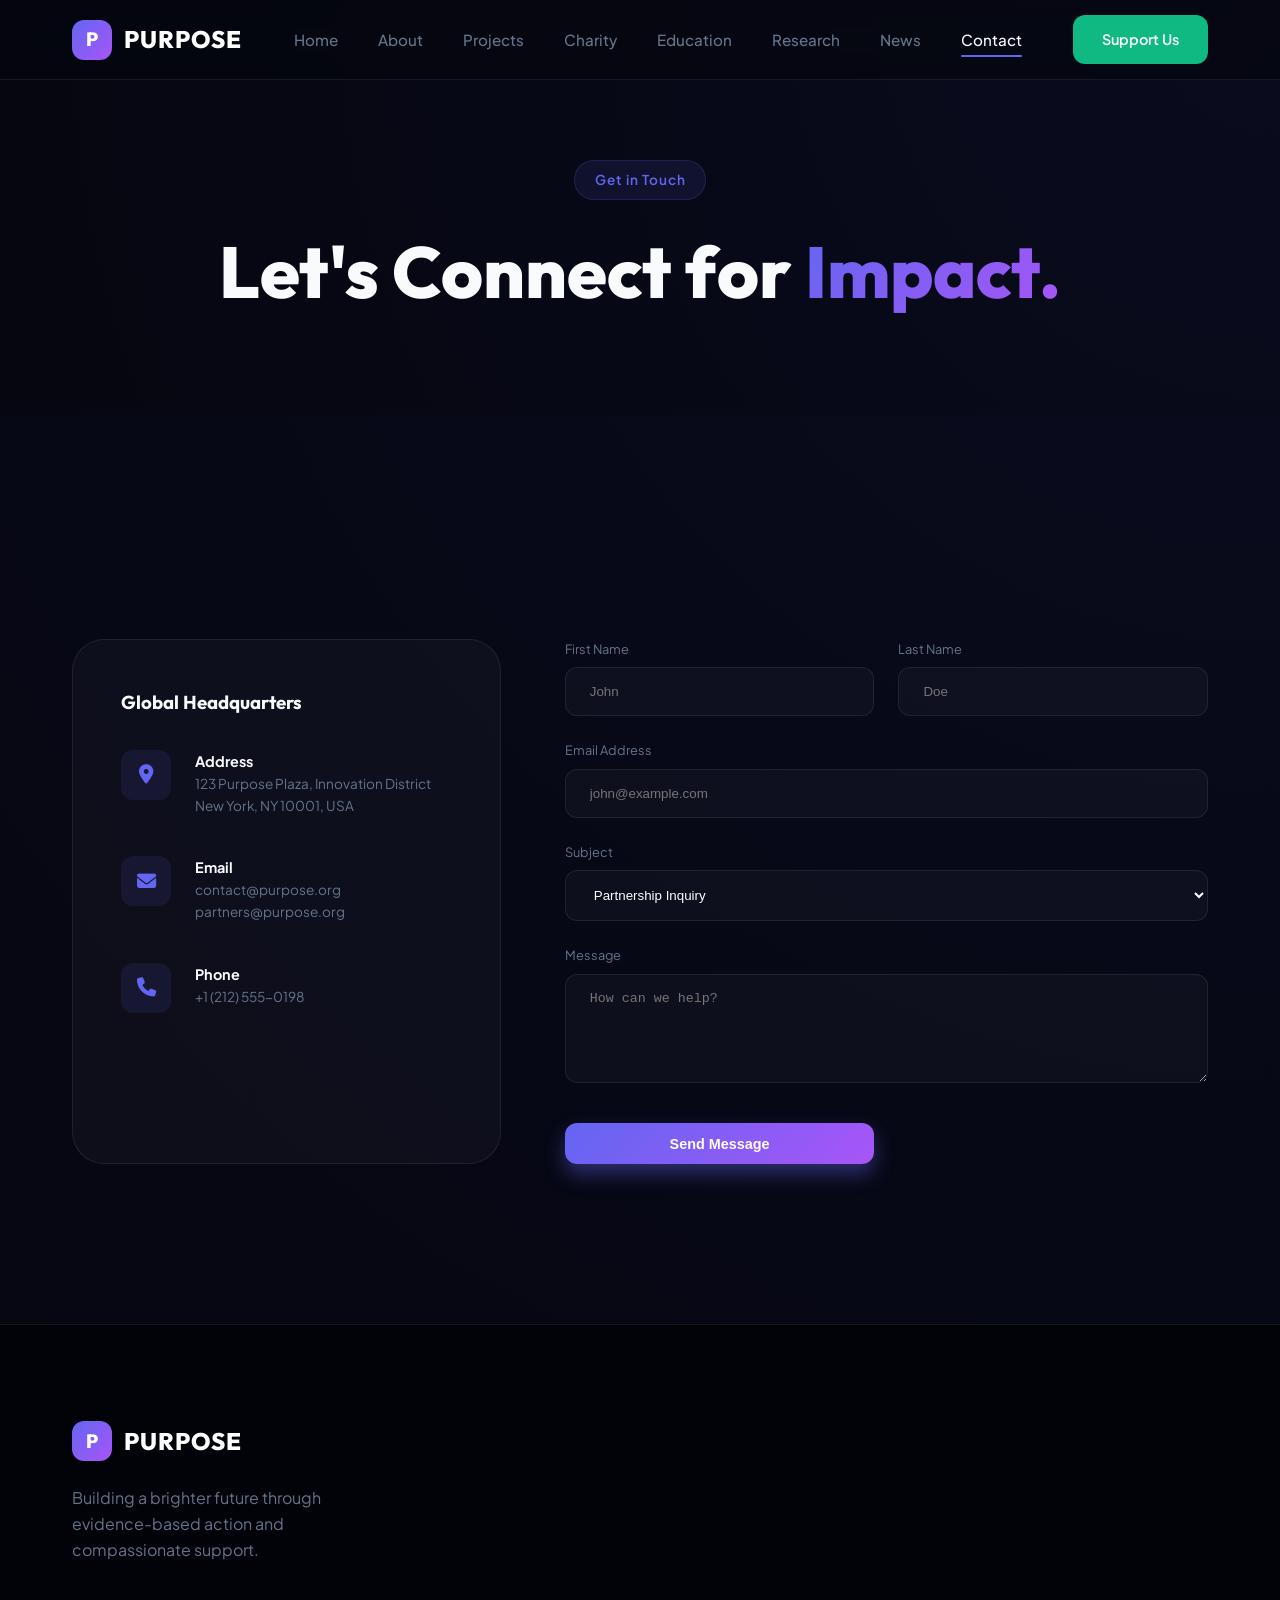
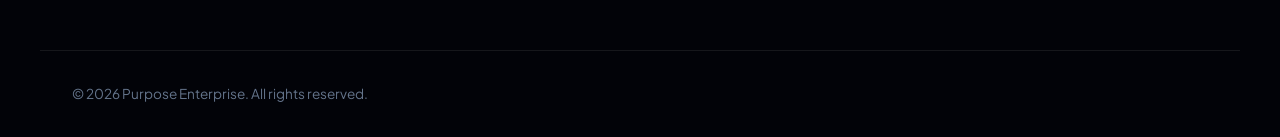
==== contact.html @ a7b8a4ba "Initial commit: Sophisticated modern website for Purpose Enterprise" ====
<!DOCTYPE html>
<html lang="en">
<head>
    <meta charset="UTF-8">
    <meta name="viewport" content="width=device-width, initial-scale=1.0">
    <title>Contact Us | Purpose Enterprise</title>
    <link rel="preconnect" href="https://fonts.googleapis.com">
    <link rel="preconnect" href="https://fonts.gstatic.com" crossorigin>
    <link href="https://fonts.googleapis.com/css2?family=Outfit:wght@300;400;600;800&family=Plus+Jakarta+Sans:wght@300;400;600;700&display=swap" rel="stylesheet">
    <link rel="stylesheet" href="style.css">
    <link rel="stylesheet" href="https://cdnjs.cloudflare.com/ajax/libs/font-awesome/6.4.0/css/all.min.css">
    <style>
        .contact-hero {
            padding: 10rem 0 5rem;
            background: var(--dark-gradient);
            text-align: center;
        }
        .contact-grid {
            display: grid;
            grid-template-columns: 1fr 1.5fr;
            gap: 4rem;
            margin-top: 4rem;
        }
        .contact-info-panel {
            background: var(--bg-surface);
            border: 1px solid var(--glass-border);
            padding: 3rem;
            border-radius: 32px;
        }
        .contact-method {
            display: flex;
            gap: 1.5rem;
            margin-bottom: 2.5rem;
        }
        .contact-icon {
            width: 50px;
            height: 50px;
            background: rgba(99, 102, 241, 0.1);
            border-radius: 12px;
            display: flex;
            justify-content: center;
            align-items: center;
            color: var(--primary);
            font-size: 1.2rem;
            flex-shrink: 0;
        }
        .contact-form {
            display: grid;
            grid-template-columns: 1fr 1fr;
            gap: 1.5rem;
        }
        .form-group {
            display: flex;
            flex-direction: column;
            gap: 0.5rem;
        }
        .form-group.full { grid-column: span 2; }
        .contact-form input, .contact-form textarea, .contact-form select {
            background: rgba(255, 255, 255, 0.03);
            border: 1px solid var(--glass-border);
            padding: 1rem 1.5rem;
            border-radius: 12px;
            color: white;
            outline: none;
            transition: all 0.3s ease;
        }
        .contact-form input:focus, .contact-form textarea:focus {
            border-color: var(--primary);
            background: rgba(255, 255, 255, 0.05);
        }
    </style>
</head>
<body>
    <nav class="glass-nav">
        <div class="container nav-container">
            <a href="index.html" class="logo">
                <span class="logo-icon">P</span>
                <span class="logo-text">PURPOSE</span>
            </a>
            <ul class="nav-links">
                <li><a href="index.html">Home</a></li>
                <li><a href="about.html">About</a></li>
                <li><a href="projects.html">Projects</a></li>
                <li><a href="charity.html">Charity</a></li>
                <li><a href="education.html">Education</a></li>
                <li><a href="research.html">Research</a></li>
                <li><a href="news.html">News</a></li>
                <li><a href="contact.html">Contact</a></li>
            </ul>
            <div class="nav-actions">
                <a href="donate.html" class="btn btn-secondary">Support Us</a>
            </div>
        </div>
    </nav>

    <header class="contact-hero">
        <div class="container">
            <span class="hero-badge">Get in Touch</span>
            <h1 class="hero-title">Let's Connect for <span class="text-gradient">Impact.</span></h1>
        </div>
    </header>

    <section class="section">
        <div class="container">
            <div class="contact-grid">
                <div class="contact-info-panel reveal">
                    <h3 style="margin-bottom: 2rem;">Global Headquarters</h3>
                    <div class="contact-method">
                        <div class="contact-icon"><i class="fas fa-map-marker-alt"></i></div>
                        <div>
                            <h4 style="font-size: 0.9rem;">Address</h4>
                            <p style="color: var(--text-muted); font-size: 0.85rem;">123 Purpose Plaza, Innovation District<br>New York, NY 10001, USA</p>
                        </div>
                    </div>
                    <div class="contact-method">
                        <div class="contact-icon"><i class="fas fa-envelope"></i></div>
                        <div>
                            <h4 style="font-size: 0.9rem;">Email</h4>
                            <p style="color: var(--text-muted); font-size: 0.85rem;">contact@purpose.org<br>partners@purpose.org</p>
                        </div>
                    </div>
                    <div class="contact-method">
                        <div class="contact-icon"><i class="fas fa-phone"></i></div>
                        <div>
                            <h4 style="font-size: 0.9rem;">Phone</h4>
                            <p style="color: var(--text-muted); font-size: 0.85rem;">+1 (212) 555-0198</p>
                        </div>
                    </div>
                </div>

                <div class="reveal">
                    <form class="contact-form">
                        <div class="form-group">
                            <label style="font-size: 0.8rem; color: var(--text-muted);">First Name</label>
                            <input type="text" placeholder="John">
                        </div>
                        <div class="form-group">
                            <label style="font-size: 0.8rem; color: var(--text-muted);">Last Name</label>
                            <input type="text" placeholder="Doe">
                        </div>
                        <div class="form-group full">
                            <label style="font-size: 0.8rem; color: var(--text-muted);">Email Address</label>
                            <input type="email" placeholder="john@example.com">
                        </div>
                        <div class="form-group full">
                            <label style="font-size: 0.8rem; color: var(--text-muted);">Subject</label>
                            <select>
                                <option>Partnership Inquiry</option>
                                <option>Donation Question</option>
                                <option>Research Collaboration</option>
                                <option>Press & Media</option>
                                <option>Other</option>
                            </select>
                        </div>
                        <div class="form-group full">
                            <label style="font-size: 0.8rem; color: var(--text-muted);">Message</label>
                            <textarea rows="5" placeholder="How can we help?"></textarea>
                        </div>
                        <button type="submit" class="btn btn-primary full" style="margin-top: 1rem;">Send Message</button>
                    </form>
                </div>
            </div>
        </div>
    </section>

    <footer class="footer">
        <div class="container footer-grid">
            <div class="footer-info">
                <a href="index.html" class="logo">
                    <span class="logo-icon">P</span>
                    <span class="logo-text">PURPOSE</span>
                </a>
                <p>Building a brighter future through evidence-based action and compassionate support.</p>
            </div>
        </div>
        <div class="footer-bottom container">
            <p>&copy; 2026 Purpose Enterprise. All rights reserved.</p>
        </div>
    </footer>

    <script src="main.js"></script>
</body>
</html>
---- style.css ----
:root {
    /* Colors */
    --bg-deep: #05060f;
    --bg-surface: rgba(255, 255, 255, 0.03);
    --glass-border: rgba(255, 255, 255, 0.08);
    --glass-shadow: 0 8px 32px 0 rgba(0, 0, 0, 0.37);
    
    --primary: #6366f1; /* Indigo */
    --primary-glow: rgba(99, 102, 241, 0.4);
    --secondary: #10b981; /* Emerald */
    --secondary-glow: rgba(16, 185, 129, 0.3);
    --accent: #f59e0b; /* Amber */
    
    --text-main: #f8fafc;
    --text-muted: #64748b;
    
    --indigo-gradient: linear-gradient(135deg, #6366f1 0%, #a855f7 100%);
    --emerald-gradient: linear-gradient(135deg, #10b981 0%, #3b82f6 100%);
    --dark-gradient: radial-gradient(circle at top right, #0a0b1e 0%, #05060f 100%);
    --glass-gradient: linear-gradient(135deg, rgba(255, 255, 255, 0.05) 0%, rgba(255, 255, 255, 0.01) 100%);
    
    /* Layout */
    --nav-height: 80px;
    --container-width: 1200px;
}

* {
    margin: 0;
    padding: 0;
    box-sizing: border-box;
    scroll-behavior: smooth;
}

body {
    background-color: var(--bg-deep);
    background-image: var(--dark-gradient);
    color: var(--text-main);
    font-family: 'Plus Jakarta Sans', sans-serif;
    line-height: 1.6;
    overflow-x: hidden;
}

h1, h2, h3, .logo {
    font-family: 'Outfit', sans-serif;
}

.container {
    max-width: var(--container-width);
    margin: 0 auto;
    padding: 0 2rem;
}

.text-gradient {
    background: var(--indigo-gradient);
    -webkit-background-clip: text;
    -webkit-text-fill-color: transparent;
}

/* Glassmorphism Utility */
.glass {
    background: var(--glass-gradient);
    backdrop-filter: blur(16px);
    -webkit-backdrop-filter: blur(16px);
    border: 1px solid var(--glass-border);
    box-shadow: var(--glass-shadow);
}

/* Floating Animation */
@keyframes float {
    0% { transform: translateY(0px); }
    50% { transform: translateY(-20px); }
    100% { transform: translateY(0px); }
}

.float-anim {
    animation: float 6s ease-in-out infinite;
}

/* Animated Border */
.animated-border {
    position: relative;
    padding: 1px;
    border-radius: 24px;
    background: linear-gradient(90deg, transparent, var(--primary), transparent);
    background-size: 200% 100%;
    animation: borderRotate 4s linear infinite;
}

@keyframes borderRotate {
    0% { background-position: 0% 50%; }
    100% { background-position: 200% 50%; }
}

/* Navigation */
.glass-nav {
    position: fixed;
    top: 0;
    left: 0;
    width: 100%;
    height: var(--nav-height);
    z-index: 1000;
    background: rgba(5, 6, 15, 0.7);
    backdrop-filter: blur(10px);
    border-bottom: 1px solid var(--glass-border);
}

.nav-container {
    height: 100%;
    display: flex;
    justify-content: space-between;
    align-items: center;
}

.logo {
    display: flex;
    align-items: center;
    gap: 0.75rem;
    text-decoration: none;
    color: white;
    font-weight: 800;
    font-size: 1.5rem;
    letter-spacing: 1px;
}

.logo-icon {
    width: 40px;
    height: 40px;
    background: var(--indigo-gradient);
    display: flex;
    justify-content: center;
    align-items: center;
    border-radius: 12px;
    font-size: 1.2rem;
}

.nav-links {
    display: flex;
    list-style: none;
    gap: 2.5rem;
}

.nav-links a {
    text-decoration: none;
    color: var(--text-muted);
    font-weight: 500;
    transition: all 0.3s ease;
    font-size: 0.95rem;
    position: relative;
    padding: 0.5rem 0;
}

.nav-links a:hover, .nav-links a.active {
    color: var(--text-main);
    opacity: 1;
}

.nav-links a.active::after {
    content: '';
    position: absolute;
    bottom: 0;
    left: 0;
    width: 100%;
    height: 2px;
    background: var(--primary);
    border-radius: 2px;
}


.nav-actions {
    display: flex;
    align-items: center;
    gap: 1.5rem;
}

/* Buttons */
.btn {
    padding: 0.8rem 1.8rem;
    border-radius: 12px;
    text-decoration: none;
    font-weight: 600;
    font-size: 0.9rem;
    transition: all 0.4s cubic-bezier(0.175, 0.885, 0.32, 1.275);
    display: inline-block;
    cursor: pointer;
    border: none;
}

.btn-primary {
    background: var(--indigo-gradient);
    color: white;
    box-shadow: 0 10px 20px var(--primary-glow);
}

.btn-secondary {
    background: var(--secondary);
    color: white;
}

.btn-outline {
    border: 1px solid var(--glass-border);
    color: white;
    background: transparent;
}

.btn:hover {
    transform: translateY(-3px);
    box-shadow: 0 15px 30px rgba(0, 0, 0, 0.4);
}

/* Hero Section */
.hero {
    min-height: 100vh;
    padding-top: calc(var(--nav-height) + 4rem);
    display: flex;
    flex-direction: column;
    justify-content: center;
    position: relative;
    overflow: hidden;
}

.hero-background {
    position: absolute;
    top: 0;
    left: 0;
    width: 100%;
    height: 100%;
    background-image: url('enterprise_hero_bg.png');
    background-size: cover;
    background-position: center;
    opacity: 0.4;
    z-index: -1;
}

.hero-background::after {
    content: '';
    position: absolute;
    bottom: 0;
    left: 0;
    width: 100%;
    height: 50%;
    background: linear-gradient(to top, var(--bg-deep), transparent);
}

.hero-content {
    text-align: center;
    max-width: 900px;
    margin-bottom: 4rem;
}

.hero-badge {
    display: inline-block;
    padding: 0.5rem 1.2rem;
    background: rgba(99, 102, 241, 0.1);
    border: 1px solid rgba(99, 102, 241, 0.2);
    border-radius: 50px;
    color: var(--primary);
    font-weight: 600;
    font-size: 0.85rem;
    margin-bottom: 2rem;
    letter-spacing: 1px;
}

.hero-title {
    font-size: 4.5rem;
    line-height: 1.1;
    font-weight: 800;
    margin-bottom: 1.5rem;
}

.hero-subtitle {
    font-size: 1.25rem;
    color: var(--text-muted);
    margin-bottom: 3rem;
    max-width: 700px;
    margin-left: auto;
    margin-right: auto;
}

.hero-btns {
    display: flex;
    gap: 1.5rem;
    justify-content: center;
}

.hero-stats-bar {
    margin-top: auto;
    padding: 3rem 0;
    border-top: 1px solid var(--glass-border);
    background: rgba(255, 255, 255, 0.02);
}

.stats-bar-grid {
    display: grid;
    grid-template-columns: repeat(3, 1fr);
    gap: 2rem;
    text-align: center;
}

.stat-item {
    display: flex;
    flex-direction: column;
}

.stat-value {
    font-size: 2.5rem;
    font-weight: 800;
    font-family: 'Outfit', sans-serif;
}

.stat-unit {
    font-size: 1.5rem;
    color: var(--primary);
}

.stat-label {
    color: var(--text-muted);
    font-size: 0.9rem;
    text-transform: uppercase;
    letter-spacing: 2px;
}

/* Sections */
.section {
    padding: 10rem 0;
}

.section-header {
    text-align: center;
    margin-bottom: 5rem;
}

.section-title {
    font-size: 3rem;
    font-weight: 800;
    margin-bottom: 1rem;
}

.section-title span {
    color: var(--primary);
}

.section-desc {
    color: var(--text-muted);
    max-width: 600px;
    margin: 0 auto;
}

/* Bento Grid */
.bento-grid {
    display: grid;
    grid-template-columns: repeat(6, 1fr);
    grid-auto-rows: 250px;
    gap: 1.5rem;
}

.bento-item {
    border-radius: 24px;
    overflow: hidden;
    position: relative;
    background: var(--bg-surface);
    border: 1px solid var(--glass-border);
    transition: all 0.4s ease;
    display: flex;
    flex-direction: column;
}

.bento-item:hover {
    transform: translateY(-10px);
    border-color: rgba(99, 102, 241, 0.4);
    box-shadow: 0 20px 40px rgba(0,0,0,0.4);
}

.charity-card {
    grid-column: span 3;
    grid-row: span 2;
}

.education-card {
    grid-column: span 3;
    grid-row: span 2;
}

.research-card {
    grid-column: span 6;
    grid-row: span 2;
    flex-direction: row;
}

.card-image {
    width: 100%;
    height: 60%;
    overflow: hidden;
}

.research-card .card-image {
    width: 50%;
    height: 100%;
}

.card-image img {
    width: 100%;
    height: 100%;
    object-fit: cover;
    transition: transform 0.8s ease;
}

.bento-item:hover .card-image img {
    transform: scale(1.1);
}

.card-content {
    padding: 2rem;
    flex: 1;
    display: flex;
    flex-direction: column;
    justify-content: center;
}

.card-icon {
    font-size: 2rem;
    color: var(--primary);
    margin-bottom: 1rem;
}

.card-content h3 {
    font-size: 1.5rem;
    margin-bottom: 1rem;
}

.card-content p {
    color: var(--text-muted);
    font-size: 0.95rem;
    margin-bottom: 1.5rem;
}

.text-link {
    text-decoration: none;
    color: var(--primary);
    font-weight: 700;
    display: flex;
    align-items: center;
    gap: 0.5rem;
    transition: gap 0.3s ease;
}

.text-link:hover {
    gap: 0.8rem;
}

/* Support Section */
.support-section {
    background: radial-gradient(circle at center, #1e1b4b 0%, #05060f 100%);
    position: relative;
    overflow: hidden;
}

.support-grid {
    display: grid;
    grid-template-columns: repeat(2, 1fr);
    gap: 4rem;
    align-items: center;
}

.support-options {
    display: grid;
    grid-template-columns: 1fr 1fr;
    gap: 1.5rem;
}

.support-card {
    background: rgba(255, 255, 255, 0.03);
    border: 1px solid var(--glass-border);
    padding: 2rem;
    border-radius: 20px;
    transition: all 0.3s ease;
}

.support-card:hover {
    background: rgba(99, 102, 241, 0.1);
    transform: scale(1.05);
}

/* Partners */
.partners-scroll {
    display: flex;
    gap: 4rem;
    overflow: hidden;
    padding: 2rem 0;
    mask-image: linear-gradient(to right, transparent, black 10%, black 90%, transparent);
}

.partner-logo {
    font-size: 1.5rem;
    font-weight: 700;
    color: var(--text-muted);
    opacity: 0.5;
    white-space: nowrap;
}

/* News Section */
.news-grid {
    display: grid;
    grid-template-columns: repeat(3, 1fr);
    gap: 2rem;
}

.news-card {
    border-radius: 24px;
    overflow: hidden;
    background: var(--bg-surface);
    border: 1px solid var(--glass-border);
}

.news-img {
    height: 200px;
    background: var(--indigo-gradient);
    opacity: 0.8;
}

.news-content {
    padding: 2rem;
}

/* Footer */
.footer {
    background: #020308;
    padding: 6rem 0 2rem;
    border-top: 1px solid var(--glass-border);
}

.footer-grid {
    display: grid;
    grid-template-columns: 2fr 1fr 1fr 2fr;
    gap: 4rem;
    margin-bottom: 4rem;
}

.footer-info p {
    color: var(--text-muted);
    margin: 1.5rem 0;
    max-width: 300px;
}

.social-links {
    display: flex;
    gap: 1rem;
}

.social-links a {
    width: 40px;
    height: 40px;
    background: var(--bg-surface);
    border: 1px solid var(--glass-border);
    border-radius: 10px;
    display: flex;
    justify-content: center;
    align-items: center;
    color: white;
    text-decoration: none;
    transition: all 0.3s ease;
}

.social-links a:hover {
    background: var(--primary);
    border-color: var(--primary);
    transform: translateY(-3px);
}

.footer-links h4, .footer-newsletter h4 {
    margin-bottom: 1.5rem;
    font-size: 1.1rem;
}

.footer-links ul {
    list-style: none;
}

.footer-links li {
    margin-bottom: 0.8rem;
}

.footer-links a {
    color: var(--text-muted);
    text-decoration: none;
    transition: color 0.3s ease;
}

.footer-links a:hover {
    color: white;
}

.footer-newsletter p {
    color: var(--text-muted);
    margin-bottom: 1.5rem;
}

.newsletter-form {
    display: flex;
    gap: 0.5rem;
}

.newsletter-form input {
    flex: 1;
    background: var(--bg-surface);
    border: 1px solid var(--glass-border);
    padding: 0.8rem 1rem;
    border-radius: 10px;
    color: white;
    outline: none;
}

.newsletter-form button {
    background: var(--indigo-gradient);
    border: none;
    width: 50px;
    border-radius: 10px;
    color: white;
    cursor: pointer;
}

.footer-bottom {
    padding-top: 2rem;
    border-top: 1px solid var(--glass-border);
    display: flex;
    justify-content: space-between;
    align-items: center;
    color: var(--text-muted);
    font-size: 0.85rem;
}

.footer-bottom-links {
    display: flex;
    gap: 2rem;
}

.footer-bottom-links a {
    color: var(--text-muted);
    text-decoration: none;
}

/* Animations */
@keyframes fadeInUp {
    from {
        opacity: 0;
        transform: translateY(30px);
    }
    to {
        opacity: 1;
        transform: translateY(0);
    }
}

.fade-in {
    opacity: 0;
    animation: fadeInUp 0.8s ease forwards;
}

.reveal {
    opacity: 0;
    transform: translateY(50px);
    transition: all 1s ease;
}

.reveal.active {
    opacity: 1;
    transform: translateY(0);
}

/* Responsive */
@media (max-width: 1024px) {
    .footer-grid {
        grid-template-columns: repeat(2, 1fr);
    }
    .hero-title {
        font-size: 3.5rem;
    }
}

@media (max-width: 768px) {
    .nav-links {
        display: none;
    }
    .bento-grid {
        grid-template-columns: 1fr;
        grid-auto-rows: auto;
    }
    .charity-card, .education-card, .research-card {
        grid-column: span 1;
    }
    .research-card {
        flex-direction: column;
    }
    .research-card .card-image {
        width: 100%;
        height: 250px;
    }
    .hero-title {
        font-size: 2.8rem;
    }
    .stats-bar-grid {
        grid-template-columns: 1fr;
        gap: 1.5rem;
    }
}
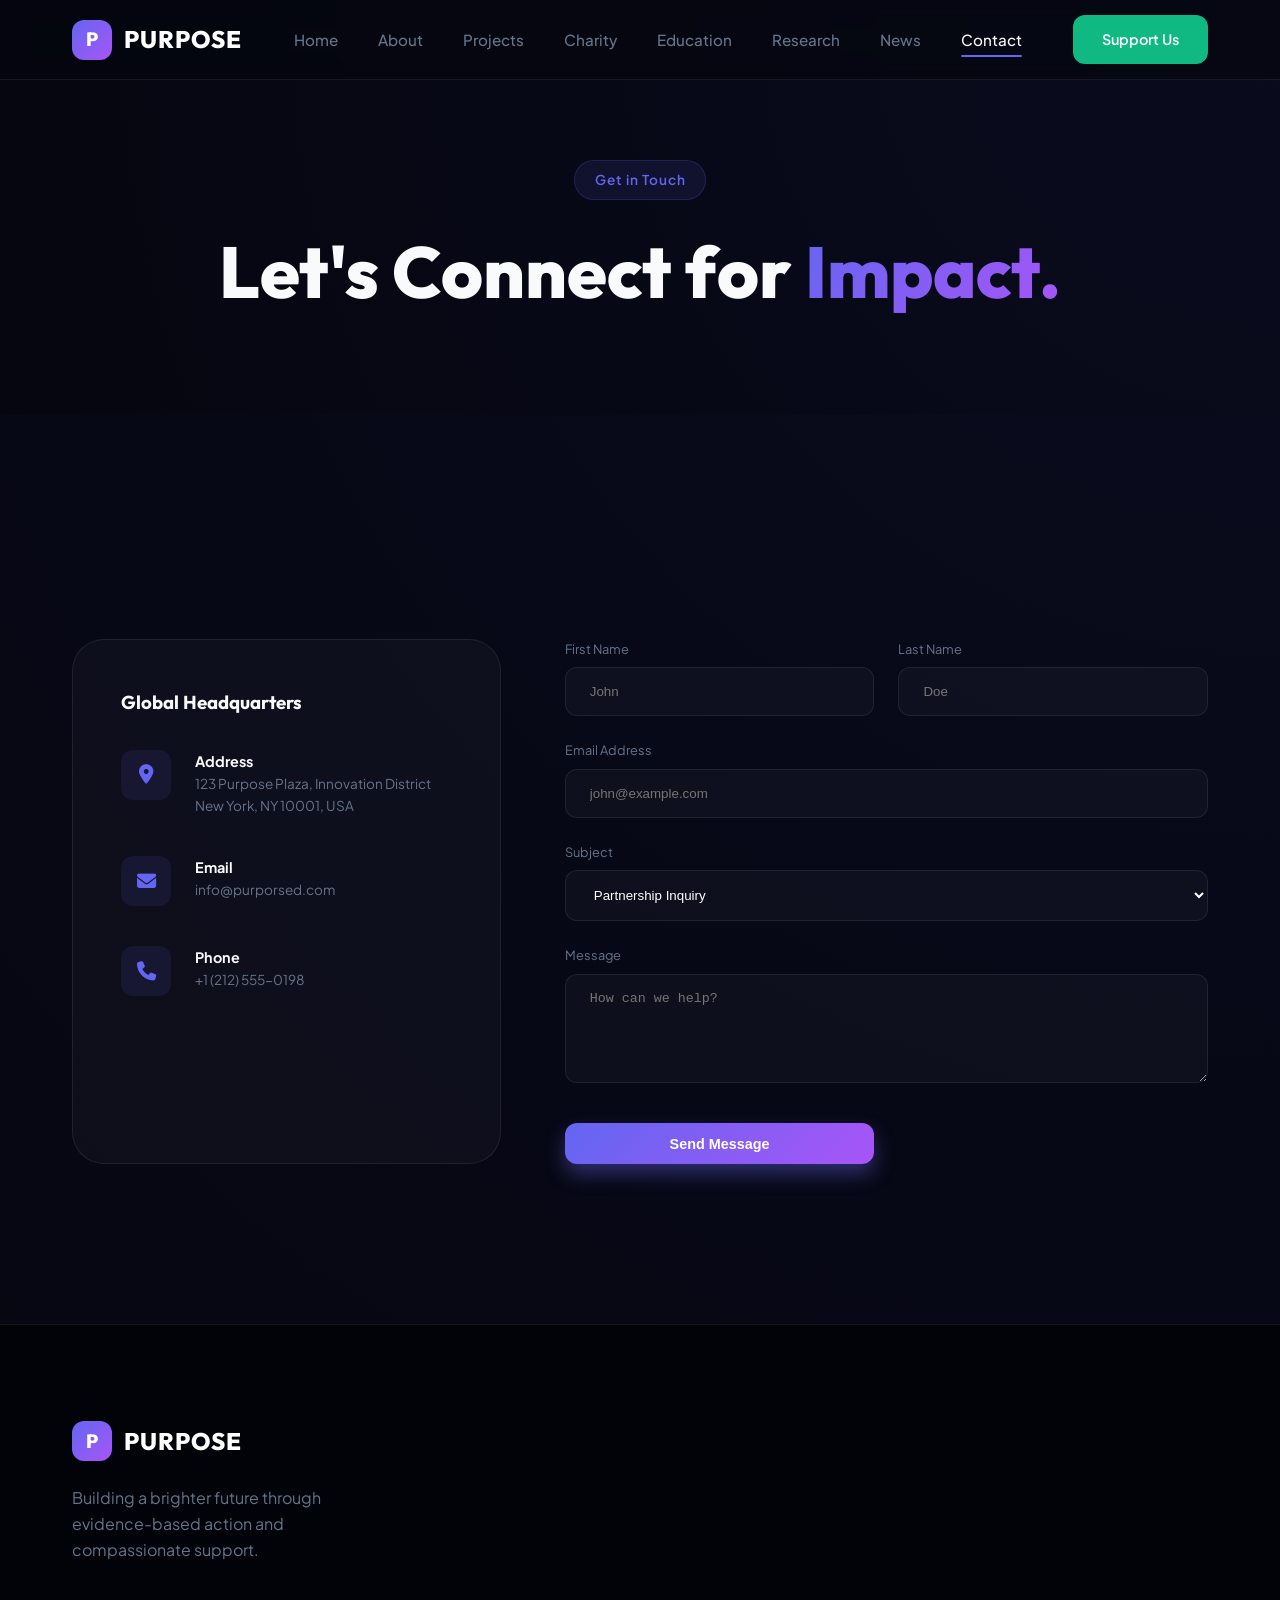
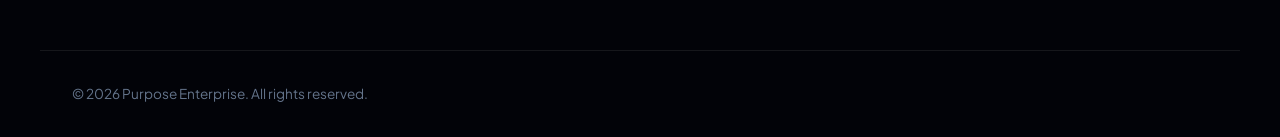
==== commit d9fbee07: "Update changes" ====
--- a/contact.html
+++ b/contact.html
@@ -116,7 +116,7 @@
                         <div class="contact-icon"><i class="fas fa-envelope"></i></div>
                         <div>
                             <h4 style="font-size: 0.9rem;">Email</h4>
-                            <p style="color: var(--text-muted); font-size: 0.85rem;">contact@purpose.org<br>partners@purpose.org</p>
+                            <p style="color: var(--text-muted); font-size: 0.85rem;">info@purporsed.com</p>
                         </div>
                     </div>
                     <div class="contact-method">
